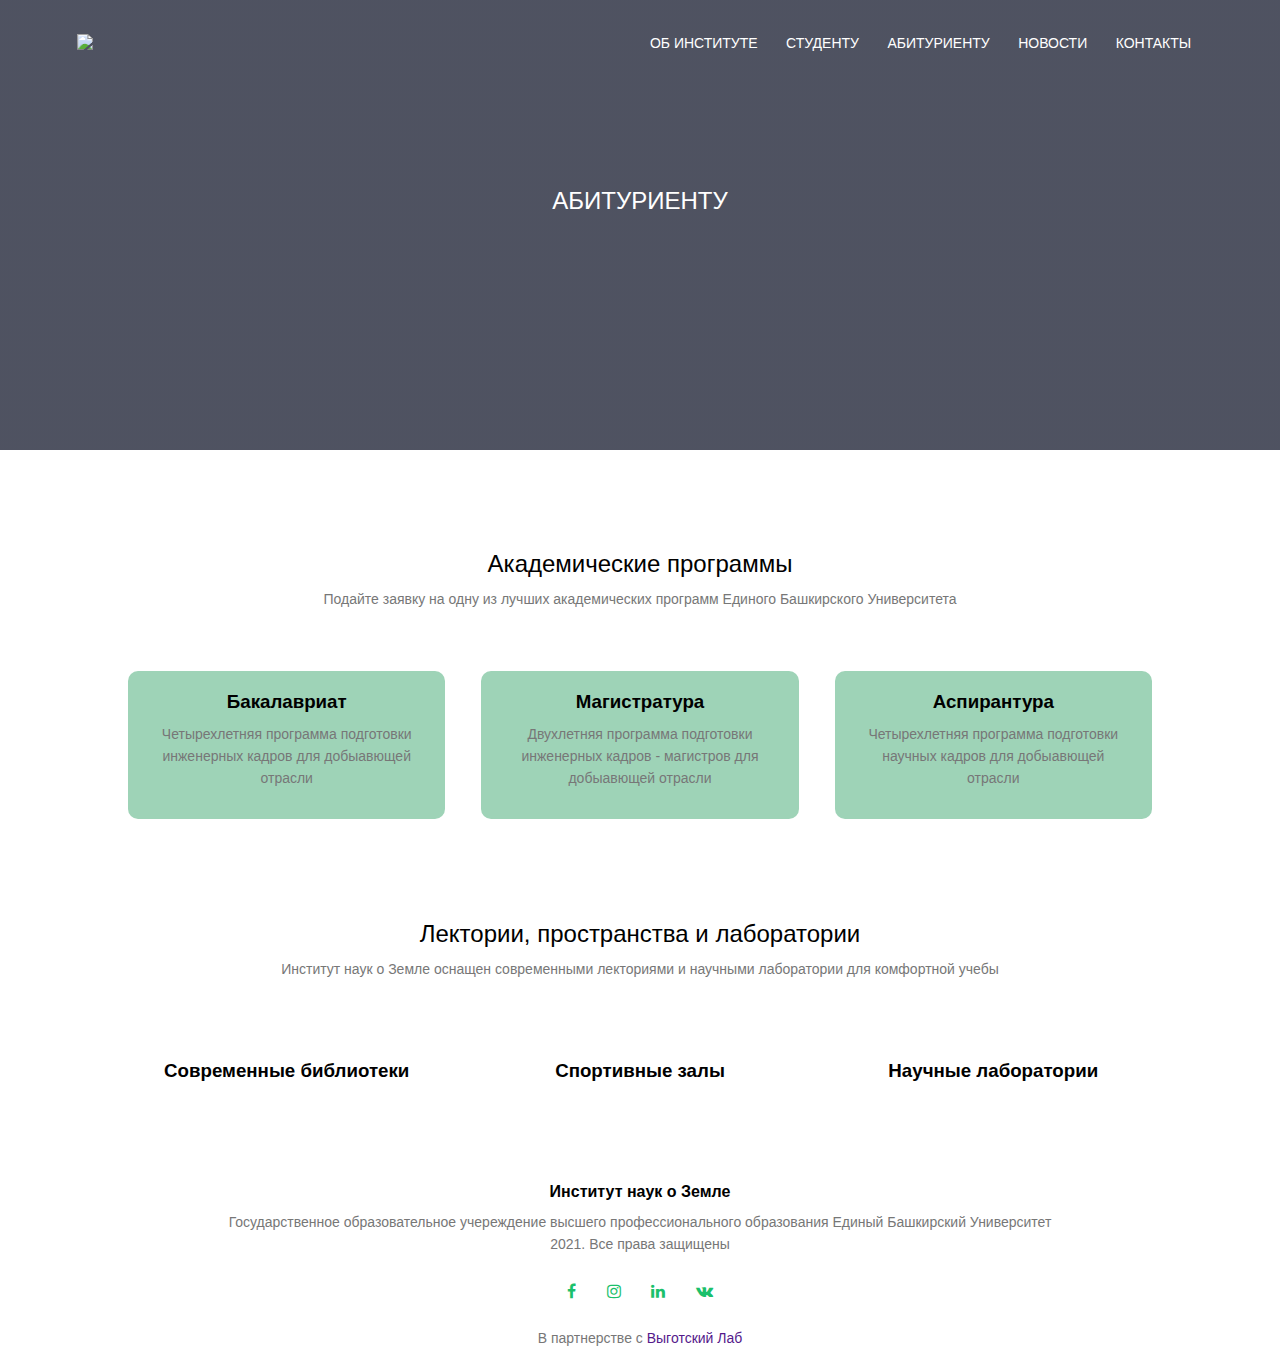
==== abitura.html @ 6e71aeb2 "Initial commit" ====
<!DOCTYPE html>
<html lang="en">
<head>
    <meta charset="UTF-8">
    <meta name="viewport" content="width=device-width, initial-scale=1.0">
    <title>Институт Наук о Земле</title>
    <link rel="stylesheet" href="style.css">
    <link rel="stylesheet" href="https://stackpath.bootstrapcdn.com/font-awesome/4.7.0/css/font-awesome.min.css">
</head>
<body>
    <section class="sub-header">
        <nav>
            <a href="index.html"><img src="images/logors1.png"></a>
            <div class="nav-links" id="navLinks">
                <i class="fa fa-times" onclick="hideMenu()"></i>
                <ul>
                    <li><a href="about.html">ОБ ИНСТИТУТЕ</a></li>
                    <li><a href="abitura.html">СТУДЕНТУ</a></li>
                    <li><a href="abitura.html">АБИТУРИЕНТУ</a></li>
                    <li><a href="news.html">НОВОСТИ</a></li>
                    <li><a href="contact.html">КОНТАКТЫ</a></li>
                </ul>
            </div>
            <i class="fa fa-bars"onclick="showMenu()"></i>
        </nav>
        <h1>АБИТУРИЕНТУ</h1>
    </section>
<!-- ________________courses__________________________ -->
<section class="course">
    <h1>Академические программы</h1>
    <p>Подайте заявку на одну из лучших академических программ Единого Башкирского Университета</p>
    <div class="row">
        <div class="course-col">
            <h3>Бакалавриат</h3>
            <p>Четырехлетняя программа подготовки инженерных кадров для добыавющей отрасли</p>
        </div>
        <div class="course-col">
            <h3>Магистратура</h3>
            <p>Двухлетняя программа подготовки инженерных кадров - магистров для добыавющей отрасли</p>
        </div>
        <div class="course-col">
            <h3>Аспирантура</h3>
            <p>Четырехлетняя программа подготовки научных кадров для добыавющей отрасли</p>
        </div>
    </div>
</section>

<!-- ______________________________facilities___________________________ -->

<section class="facilities">
    <h1>Лектории, пространства и лаборатории</h1>
    <p>Институт наук о Земле оснащен современными лекториями и научными лаборатории для комфортной учебы</p>
    <div class="row">
        <div class="facilities-col">
            <img src="images/library.png" alt="">
            <h3>Современные библиотеки</h3>
        </div>
        <div class="facilities-col">
            <img src="images/basketball.png" alt="">
            <h3>Спортивные залы</h3>
        </div>
        <div class="facilities-col">
            <img src="images/cafeteria.png" alt="">
            <h3>Научные лаборатории</h3>
        </div>
    </div>
</section>

<!-- ______________________footer_________________________________ -->
    <section class="footer">
        <h4>Институт наук о Земле</h4>
        <p>Государственное образовательное учереждение высшего профессионального образования Единый Башкирский Университет<br> 2021. Все права защищены</p>
        <div class="icons">
            <i class="fa  fa-facebook"></i>
            <i class="fa fa-instagram"></i>
            <i class="fa fa-linkedin"></i>
            <i class="fa fa-vk"></i>
        </div>
        <p>В партнерстве с <a href=""class="leolab"> Выготский Лаб</a></p>
    </section>


<script>
    var navLinks = document.getElementById("navLinks");
    function showMenu() {
        navLinks.style.right = "0";
    }
    function hideMenu() {
        navLinks.style.right = "-200px";
    }
</script>
    
</body>
</html>
---- style.css ----
*{
    margin: 0;
    padding: 0;
    font-family: -apple-system, BlinkMacSystemFont, 'Segoe UI', Roboto, Oxygen, Ubuntu, Cantarell, 'Open Sans', 'Helvetica Neue', sans-serif;
}

.header {
    min-height: 100vh;
    width: 100%;
    background-image: linear-gradient(rgba(4,9,30,0.7),rgba(4,9,30,0.7)), url(/Images/banner.png);
    background-position: center;
    background-size: cover;
    position: relative;
}

nav{
    display: flex;
    padding: 2% 6%;
    justify-content: space-between;
    align-items: center;
}
nav img{
    width: 300px;
}

.nav-links{
    flex: 1;
    text-align: right;
}

.nav-links ul li {
    list-style: none;
    display: inline-block;
    padding: 8px 12px;
    position: relative;
}
.nav-links ul li a{
     color: white;
     text-decoration: none;
     font-size: 14px;
}
.nav-links ul li::after{
    content: "";
    width: 0%;
    height: 2px;
    background: #1BC06B;
    display: block;
    margin: auto;
    transition: 0.5s;
}
.nav-links ul li:hover::after{
    width: 100%;
}
.text-box{
    width: 90%;
    color: white;
    position: absolute;
    top: 50%;
    left: 50%;
    transform: translate(-50%,-50%);
    text-align: center;
}
.text-box h1{
    font-size: 32px;
}
.text-box p{
    margin: 10px 0 40px;
    font-size: 14px;
    color: white;
}
.hero-btn{
    display: inline-block;
    text-decoration: none;
    color: white;
    border: 1px solid white;
    padding: 12px 34px;
    font-size: 13px;
    background: transparent;
    position: relative;
    cursor: pointer;
}
.hero-btn:hover{
    border: 1px solid #1BC06B;
    background: #1BC06B;
    transition: 1s;
}

nav .fa {
    display: none;
}




@media(max-width: 700px){
    .text-box h1{
        font-size: 22px;
    }
    .nav-links ul li{
        display: block;
    }
    .nav-links{
        position: fixed;
        background: #1BC06B;
        height: 100vh;
        width: 200px;
        top: 0;
        right: -200px;
        text-align: left;
        z-index: 2;
        transition: 1s;
    }  
    nav .fa{
        display: block;
        color: white;
        margin: 10px;
        font-size: 22px;
        cursor: pointer;
    }
    .nav-links ul{
        padding: 30px;
    }
}

.course{
    width: 80%;
    margin: auto;
    text-align: center;
    padding-top: 100px;
}
h1{
    font-size: 24px;
    font-weight: 500;
}
p{
    color: #777;
    font-size: 14px;
    font-weight: 300;
    line-height: 22px;
    padding: 10px;
}
.row{
    margin-top: 5%;
    display: flex;
    justify-content: space-between;
}
.course-col{
    flex-basis: 31%;
    background: rgb(158, 211, 183);
    border-radius: 10px;
    margin-bottom: 5%;
    padding: 20px 12px;
    box-sizing: border-box;
    transition: 0.5s;
}
.h3{
    text-align: center;
    font-weight: 600;
    margin: 10px 0;
}
.course-col:hover{
    box-shadow: 0 0 20px 0px rgba(0,0,0,0.3);
}
@media(max-width: 700px){
    .row{
        flex-direction: column;
    }
}

.campus{
    width: 80%;
    margin: auto;
    text-align: center;
    padding-top: 50px;
}
.campus-col{
    flex-basis: 32%;
    border-radius: 10px;
    margin-bottom: 30px;
    position: relative;
    overflow: hidden;
}
.campus-col img{
    width: 100%;
    display: block;
}

.layer{
    background: transparent;
    height: 100%;
    width: 100%;
    position: absolute;
    top: 0;
    left: 0;
    transition: 0.5s;
}
.layer:hover{
    background: rgba(158, 211, 183, 0.7);;
}
.layer h3{
    width: 100%;
    font-weight: 500;
    color:white;
    font-size: 26px;
    bottom:0;
    left:50%;
    transform: translateX(-50%);
    position: absolute;
    opacity: 0;
    transition: 0.5s;
}
.layer:hover h3{
    bottom: 49%;
    opacity: 1;
}
.facilities{
    width:80%;
    margin: auto;
    text-align: center;
    padding-top: 50px;
}
.facilities-col{
    flex-basis: 31%;
    border-radius: 10px;
    margin-bottom: 5%;
    text-align: center;
}
.facilities-col img{
    width: 100%;
    border-radius: 10px;
}
.testimonials{
    width: 80%;
    margin: auto;
    padding-top: 50px;
    text-align: center;
}
.testemonial-col{
    flex-basis: 44%;
    border-radius: 10px;
    margin-bottom: 5%;
    text-align: left;
    background: rgba(158, 211, 183, 0.7);
    padding: 25px;
    cursor: pointer;
    display: flex;
}
.testemonial-col img {
    height: 40px;
    margin-left: 5px;
    margin-right: 30px;
    border-radius: 50%;
}
.testemonial-col p{
    padding: 0;
}
.testemonial-col h3{
    margin-top: 15px;
    text-align: left;
}
@media(max-width: 700px){
    .testemonial-col img{
        margin-left: 0px;
        margin-right: 15px;
    }
}
.cta{
    margin: 30px auto;
    width: 80%;
    background-image: linear-gradient(rgba(0,0,0,0.7),rgba(0,0,0,0.7)),url(Images/banner2.jpg);
    background-position: center;
    background-size: cover;
    border-radius: 10px;
    text-align: center;
    padding: 100px 0;
}
.cta h1{
    color:white;
    margin-bottom: 40px;
    padding:0
}
@media(max-width: 700px){
    .cta h1{
        font-size: 24px;
    }
}
.footer{
    width: 80%;
    margin: auto;
    padding-top: 50px;
    text-align: center;
}
.icons .fa{
    color: #1BC06B;
    margin: 0 13px;
    cursor: pointer;
    padding: 18px 0;
}
.leolab {
    text-decoration: none;
}

/* ____________________________________ABOUT US PAGE_____________________________________ */

.sub-header{
    height: 50vh;
    width: 100%;
    background-image: linear-gradient(rgba(4,9,30,0.7),rgba(4,9,30,0.7)),url(images/background.jpg);
    background-position: center;
    background-size: cover;
    text-align: center;
    color: white;
}
.sub-header h1{
    margin-top: 100px;
}
.about-us{
    width: 80%;
    margin: auto;
    padding-top: 80px;
    padding-bottom: 50px;
}
.about-col{
    flex-basis: 48%;
    padding: 30px 2px;
}
.about-col img{
    width: 100%;
}
.about-col h1{
    padding-top: 0;
}
.about-col p{
    padding: 15px 0 25px;
}
.red-btn {
    border: 1px solid #1BC06B;
    background: transparent;
    color: #1BC06B;
}
.red-btn:hover{
    color: white;
}

/* ______________________________NEWS_________________________________ */

.news-content{
    width: 80%;
    margin: auto;
    padding: 60px 0;
}
.blog-left{
    flex-basis: 65%;
}
.blog-left img{
    width: 100%;
}
.blog-left h2{
    color: #222;
    font-weight: 600;
    margin: 30px 0;
}
.blog-left p{
    color: #999;
    padding: 0;
}
.blog-right{
    flex-basis:32%;
}
.blog-right h3{
    text-align: center;
    background: #1BC06B;
    color:white;
    padding: 7px 0;
    font-size: 16px;
    margin-bottom: 20px;
}
.blog-right div {
    display: flex;
    align-items: center;
    justify-content: space-between;
    color: #555;
    padding: 8px;
    box-sizing: border-box;
}
/* ______________________________COMMENT BOX___________________________ */

.comment-box{
    border: 1px solid #ccc;
    margin: 50px 0;
    padding: 10px 20px;
}
.comment-box h3{
    text-align: left;
}

.comment-form input, .comment-form textarea{
    width: 100%;
    padding: 10px;
    margin: 15px 0;
    box-sizing: border-box;
    border: none;
    outline: none;
    background: #f0f0f0;
}
.comment-form button{
    margin: 10px 0;
}
@media(max-width:700px){
    .sub-header h1{
        font-size: 18px;
    }
}
/* _______________________________CONTACT US PAGE__________________________________ */

.location{
    width: 80%;
    margin: auto;
    padding: 80px 0;
}
.location iframe{
    width: 100%;
}
.contact-us{
    width: 80%;
    margin: auto;
}
.contact-col{
    flex-basis: 48%;
    margin-bottom: 30px;
}
.contact-col div{
    display: flex;
    align-items: center;
    margin-bottom: 40px;
}
.contact-col div .fa{
    font-size: 28px;
    color: #1BC06B;
    margin: 10px;
    margin-right:  30px;
}
.contact-col div p{
    padding: 0;
}
.contact-col input, .contact-col textarea{
    width: 80%;
    padding: 15px;
    margin-bottom: 17px;
    outline: none;
    border: 1px solid #ccc;
    box-sizing: border-box;
}
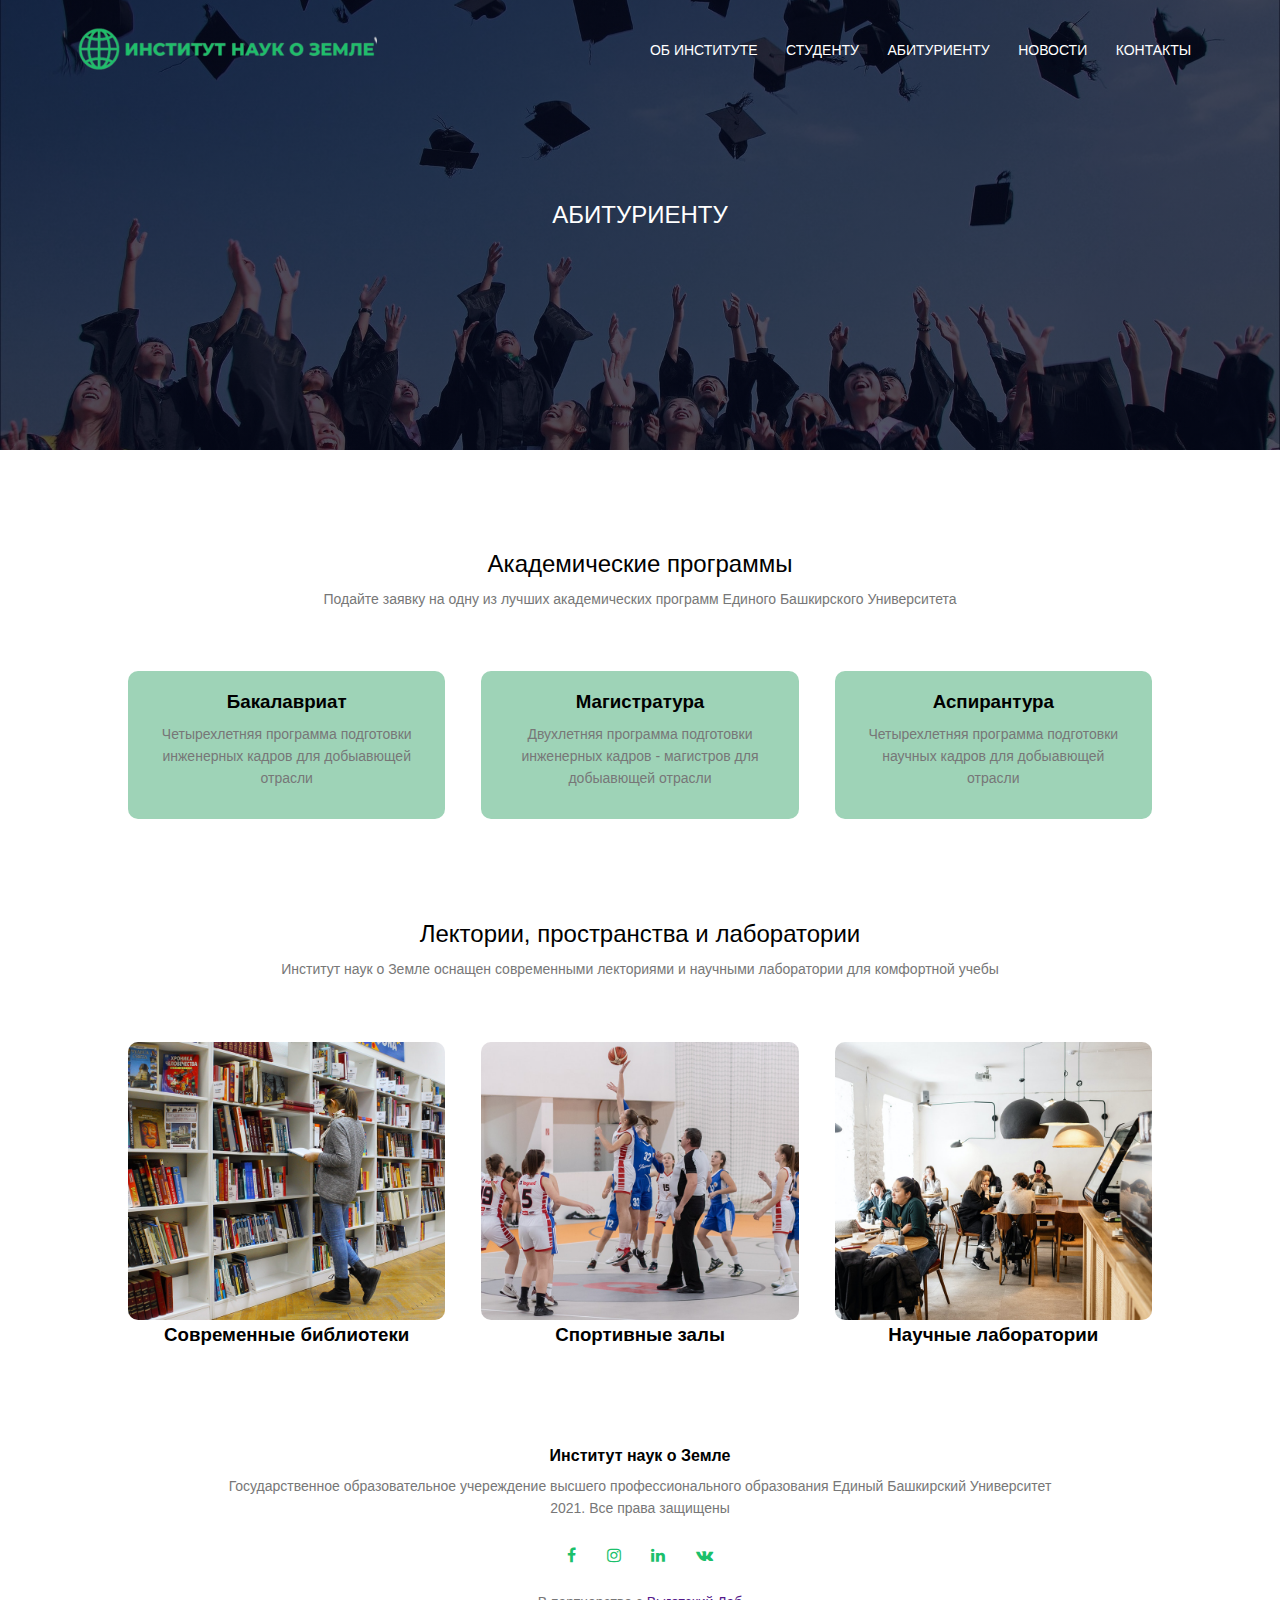
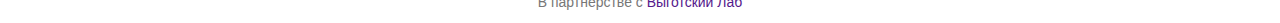
==== commit a3fa724b: "some" ====
--- a/abitura.html
+++ b/abitura.html
@@ -10,7 +10,7 @@
 <body>
     <section class="sub-header">
         <nav>
-            <a href="index.html"><img src="images/logors1.png"></a>
+            <a href="index.html"><img src="Images/logors1.png"></a>
             <div class="nav-links" id="navLinks">
                 <i class="fa fa-times" onclick="hideMenu()"></i>
                 <ul>
@@ -52,15 +52,15 @@
     <p>Институт наук о Земле оснащен современными лекториями и научными лаборатории для комфортной учебы</p>
     <div class="row">
         <div class="facilities-col">
-            <img src="images/library.png" alt="">
+            <img src="Images/library.png" alt="">
             <h3>Современные библиотеки</h3>
         </div>
         <div class="facilities-col">
-            <img src="images/basketball.png" alt="">
+            <img src="Images/basketball.png" alt="">
             <h3>Спортивные залы</h3>
         </div>
         <div class="facilities-col">
-            <img src="images/cafeteria.png" alt="">
+            <img src="Images/cafeteria.png" alt="">
             <h3>Научные лаборатории</h3>
         </div>
     </div>
--- a/style.css
+++ b/style.css
@@ -7,7 +7,7 @@
 .header {
     min-height: 100vh;
     width: 100%;
-    background-image: linear-gradient(rgba(4,9,30,0.7),rgba(4,9,30,0.7)), url(/Images/banner.png);
+    background-image: linear-gradient(rgba(4,9,30,0.7),rgba(4,9,30,0.7)), url(Images/banner.png);
     background-position: center;
     background-size: cover;
     position: relative;
@@ -88,8 +88,6 @@
 nav .fa {
     display: none;
 }
-
-
 
 
 @media(max-width: 700px){
@@ -305,7 +303,7 @@
 .sub-header{
     height: 50vh;
     width: 100%;
-    background-image: linear-gradient(rgba(4,9,30,0.7),rgba(4,9,30,0.7)),url(images/background.jpg);
+    background-image: linear-gradient(rgba(4,9,30,0.7),rgba(4,9,30,0.7)),url(Images/background.jpg);
     background-position: center;
     background-size: cover;
     text-align: center;
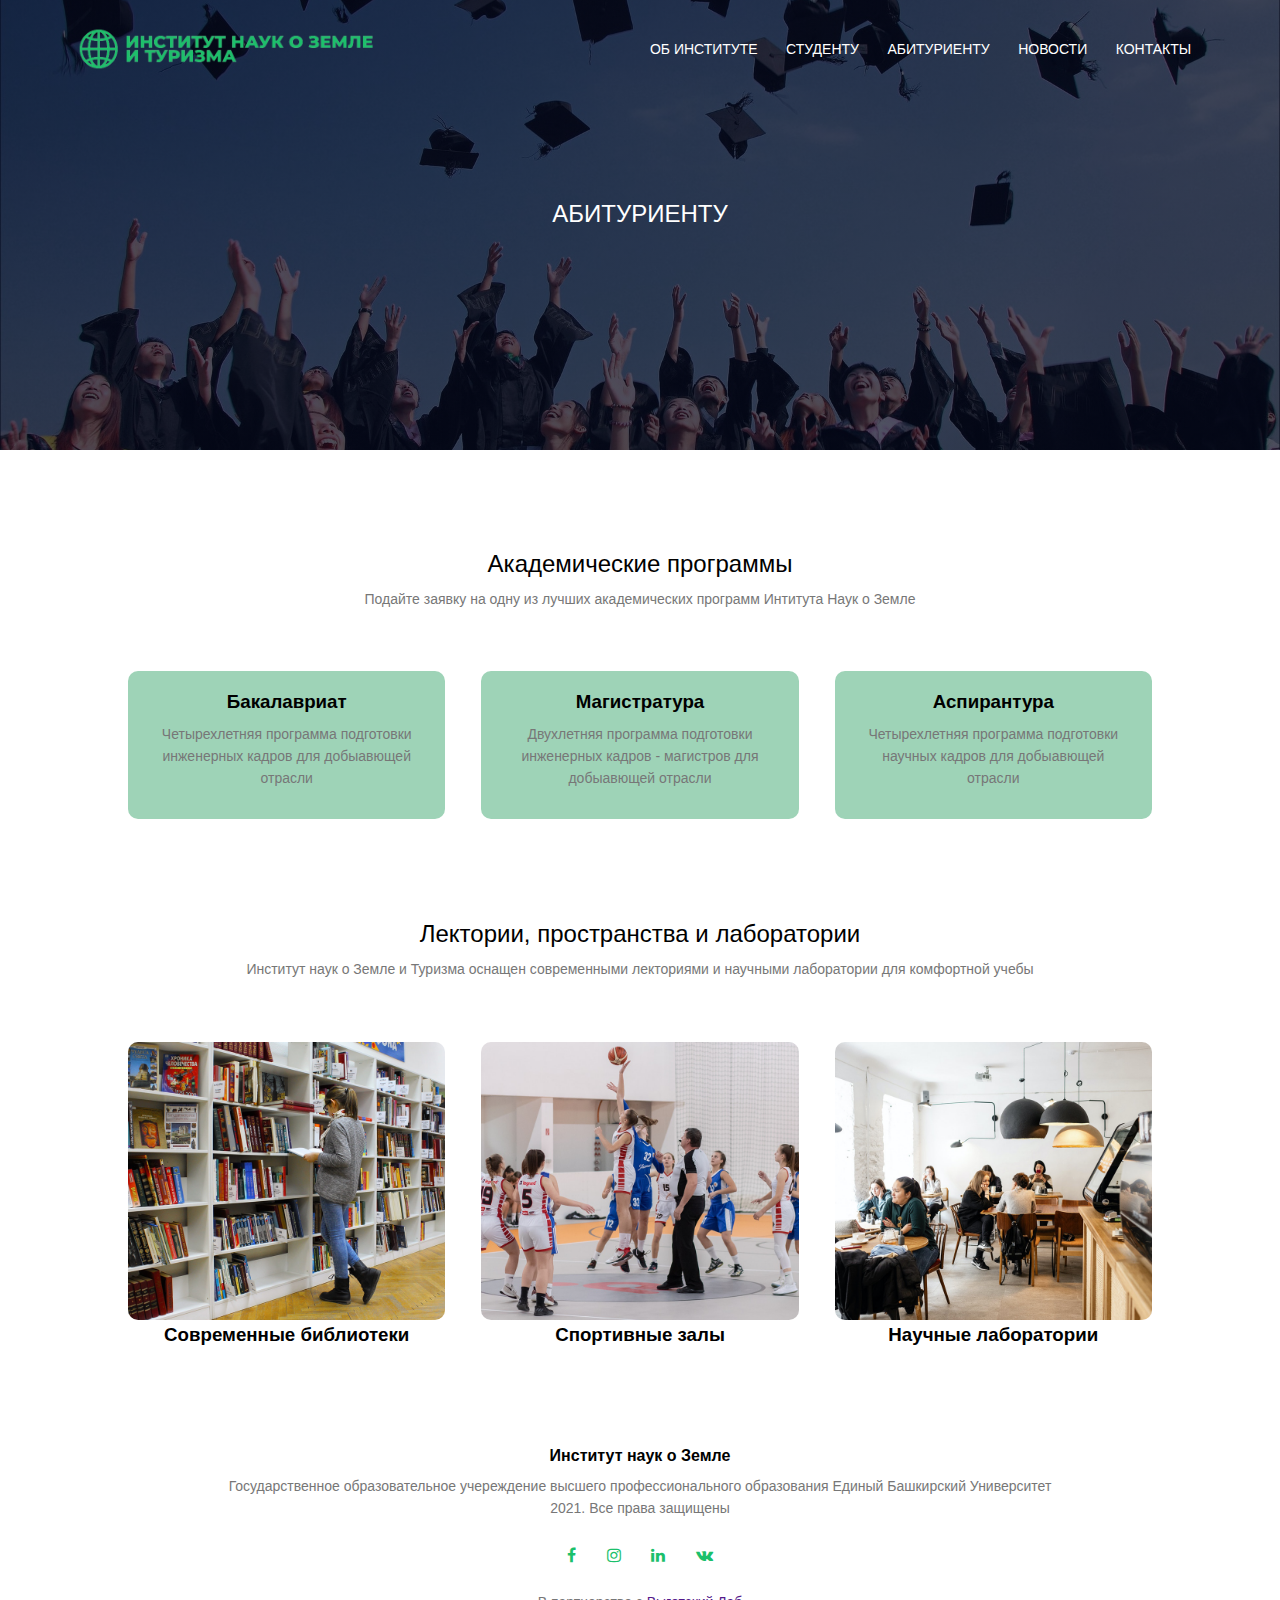
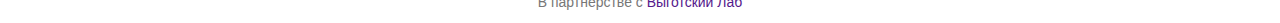
==== commit c07fed97: "some changes" ====
--- a/abitura.html
+++ b/abitura.html
@@ -10,7 +10,7 @@
 <body>
     <section class="sub-header">
         <nav>
-            <a href="index.html"><img src="Images/logors1.png"></a>
+            <a href="index.html"><img src="Images/logoNewOne.png"></a>
             <div class="nav-links" id="navLinks">
                 <i class="fa fa-times" onclick="hideMenu()"></i>
                 <ul>
@@ -28,7 +28,7 @@
 <!-- ________________courses__________________________ -->
 <section class="course">
     <h1>Академические программы</h1>
-    <p>Подайте заявку на одну из лучших академических программ Единого Башкирского Университета</p>
+    <p>Подайте заявку на одну из лучших академических программ Интитута Наук о Земле</p>
     <div class="row">
         <div class="course-col">
             <h3>Бакалавриат</h3>
@@ -49,7 +49,7 @@
 
 <section class="facilities">
     <h1>Лектории, пространства и лаборатории</h1>
-    <p>Институт наук о Земле оснащен современными лекториями и научными лаборатории для комфортной учебы</p>
+    <p>Институт наук о Земле и Туризма оснащен современными лекториями и научными лаборатории для комфортной учебы</p>
     <div class="row">
         <div class="facilities-col">
             <img src="Images/library.png" alt="">
